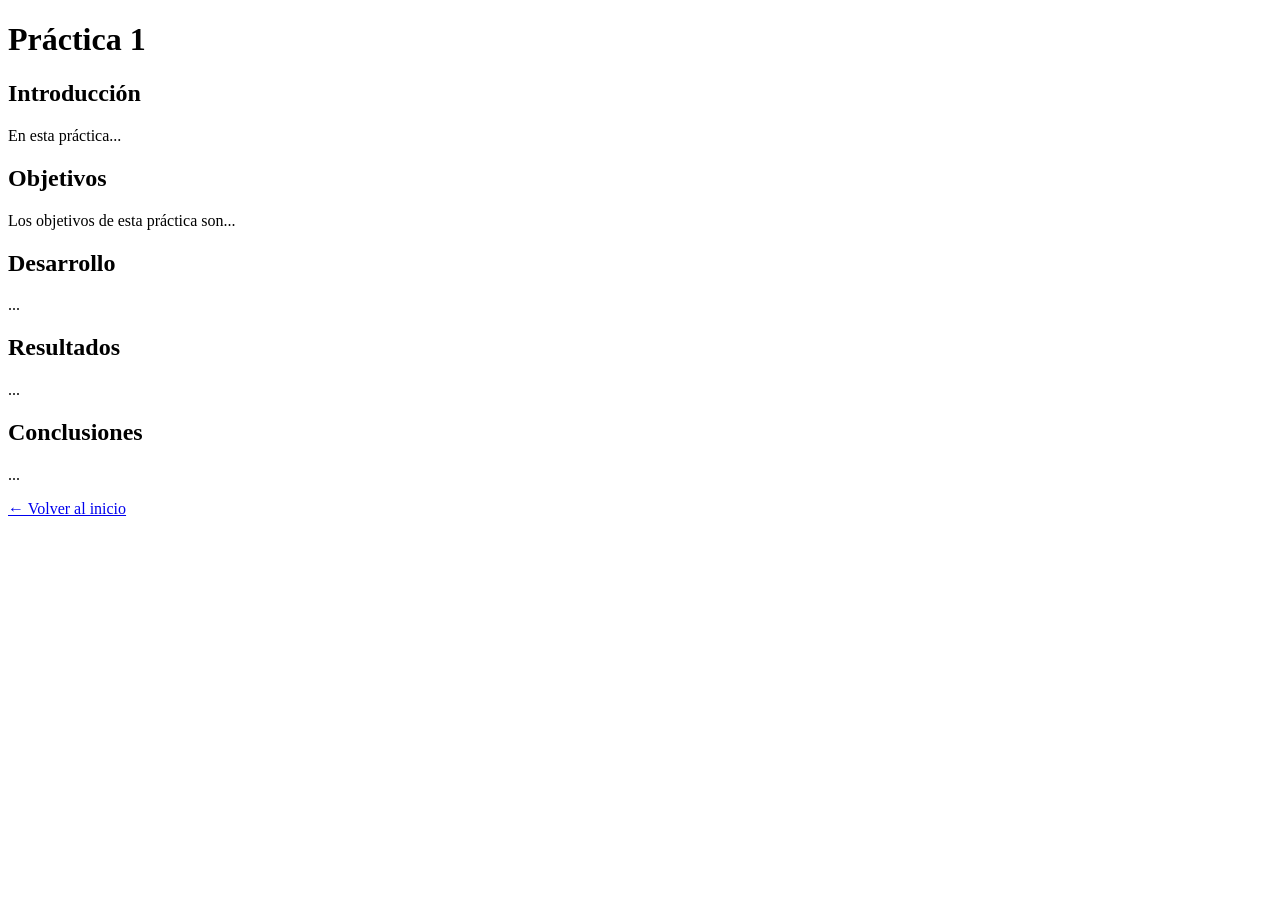
==== p1/index.html @ 8d5ec306 "Trying out example p1 page" ====
<!DOCTYPE html>
<html lang="es">

<head>
    <meta charset="UTF-8">
    <title>Práctica 1 - Robótica de Servicio</title>
</head>

<body>

    <h1>Práctica 1</h1>

    <h2>Introducción</h2>

    <p>
        En esta práctica...
    </p>

    <h2>Objetivos</h2>

    <p>
        Los objetivos de esta práctica son...
    </p>

    <h2>Desarrollo</h2>

    <p>
        ...
    </p>

    <h2>Resultados</h2>

    <p>
        ...
    </p>

    <h2>Conclusiones</h2>

    <p>
        ...
    </p>

    <a href="../">← Volver al inicio</a>

</body>

</html>
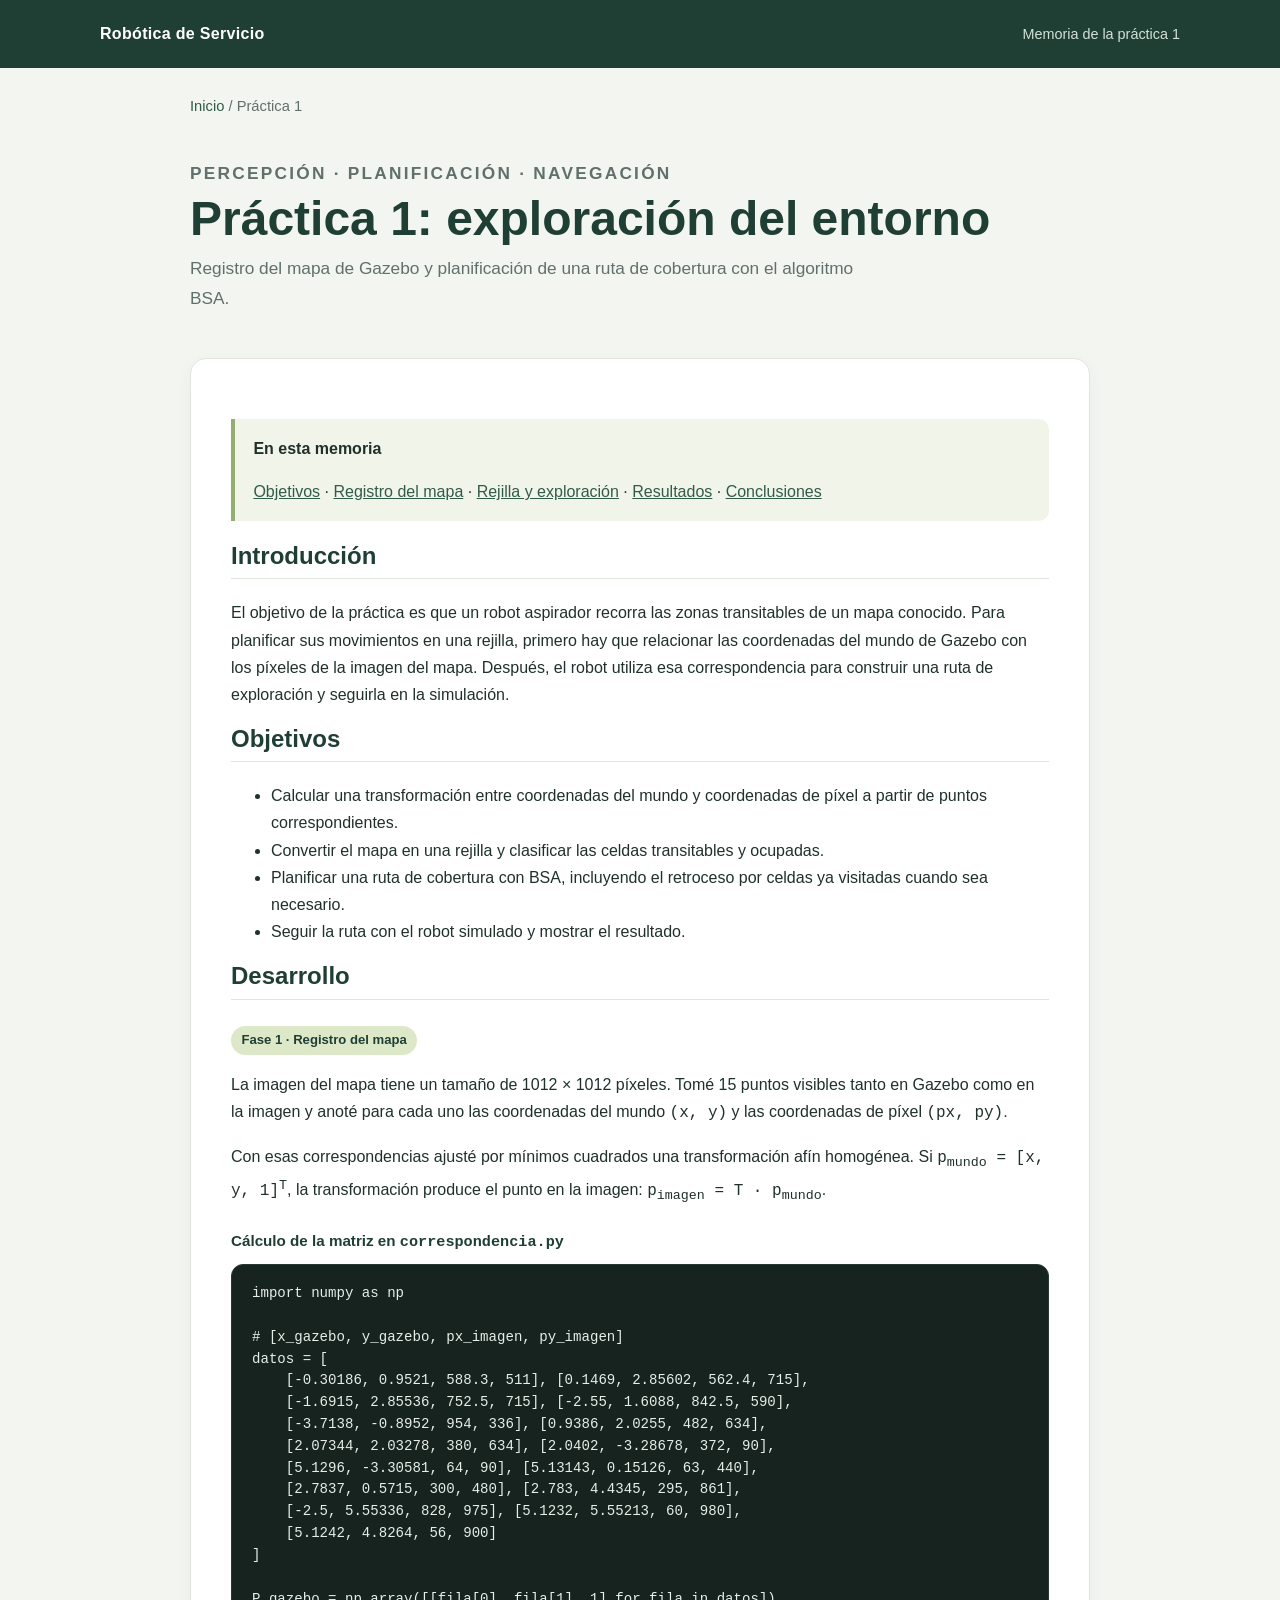
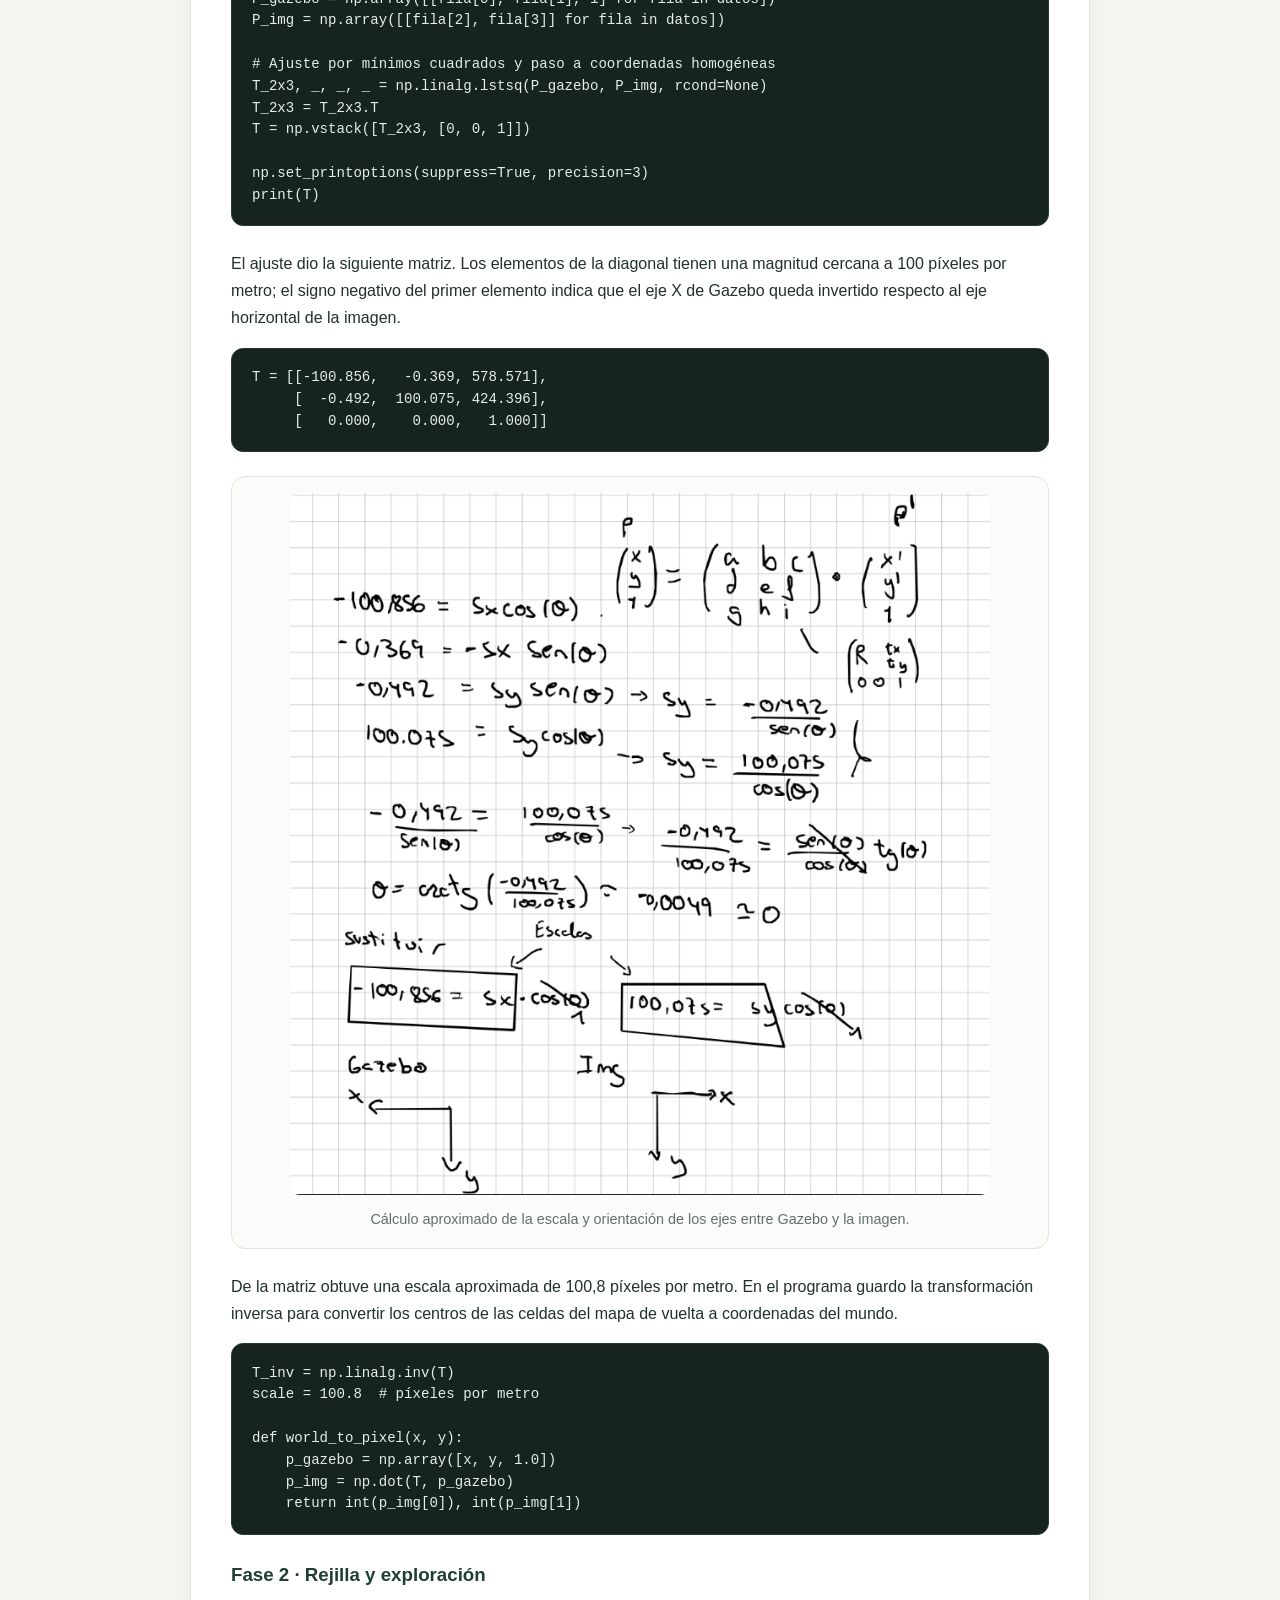
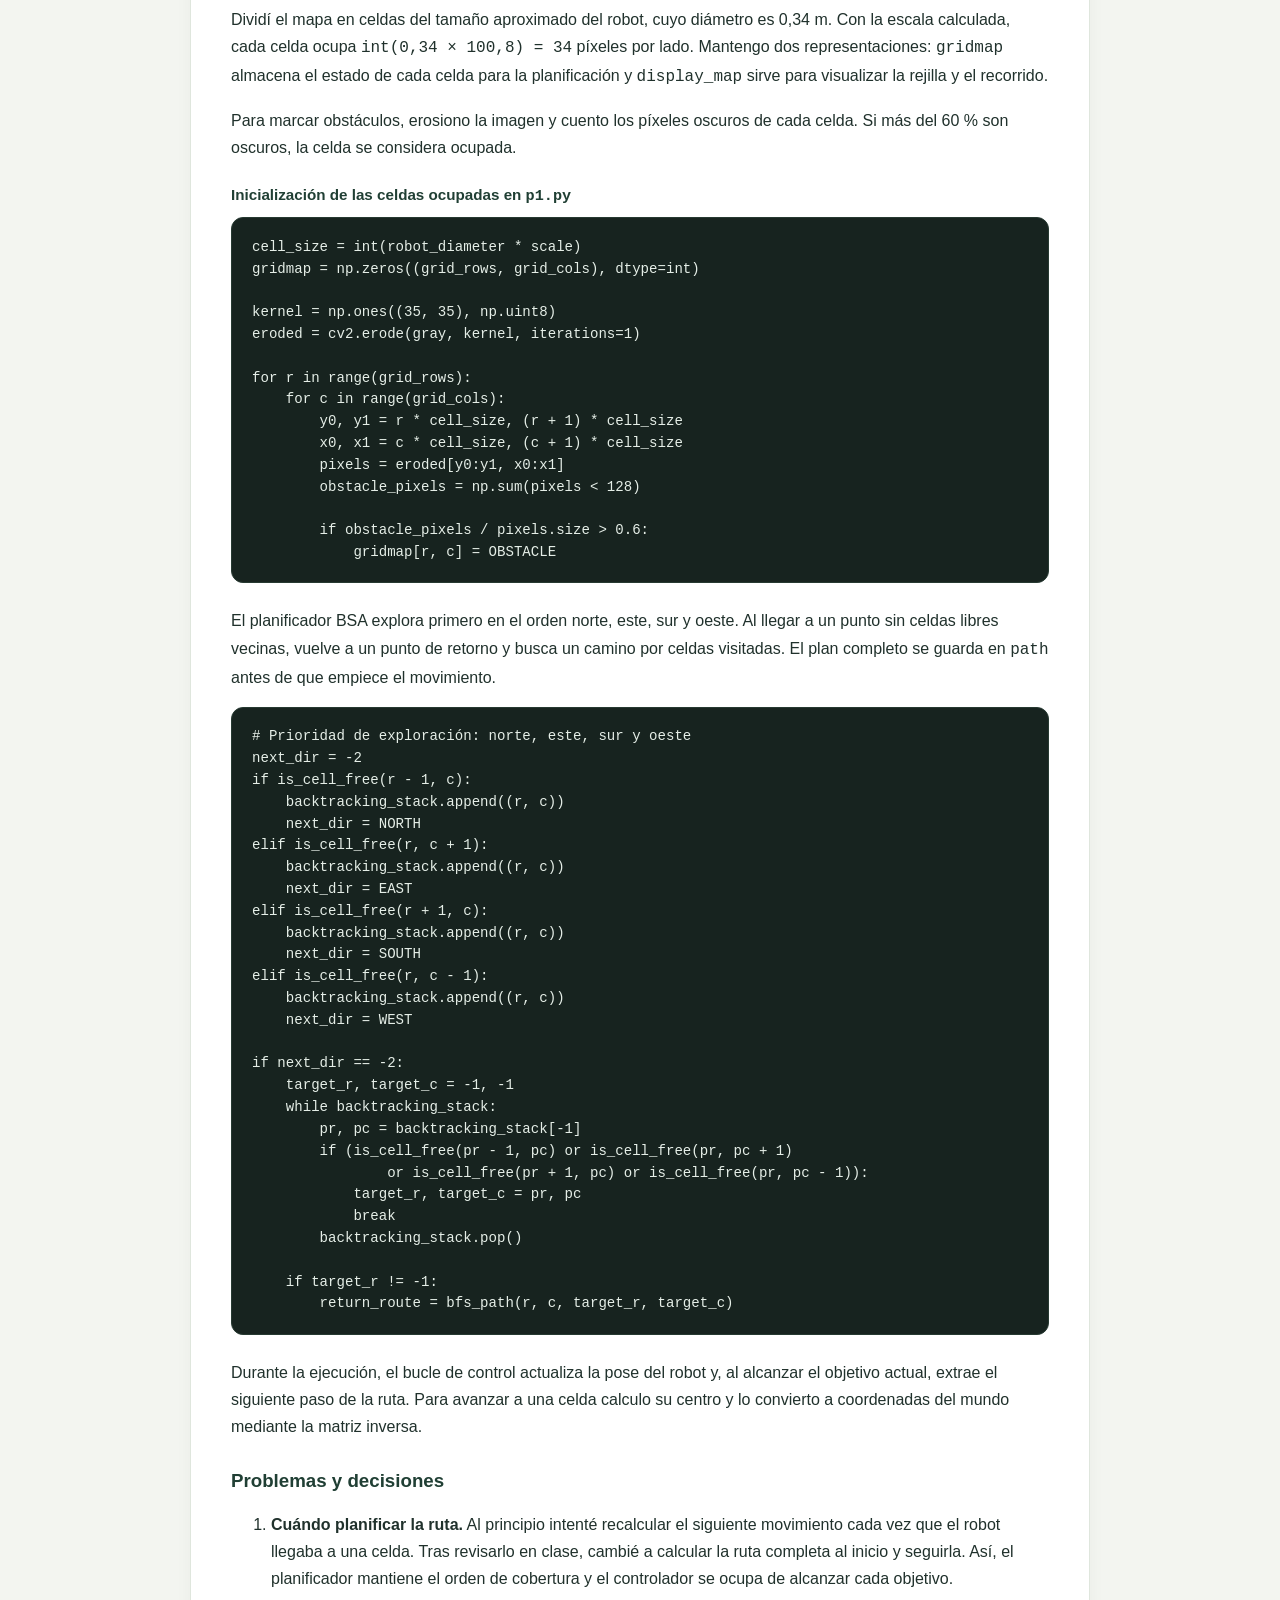
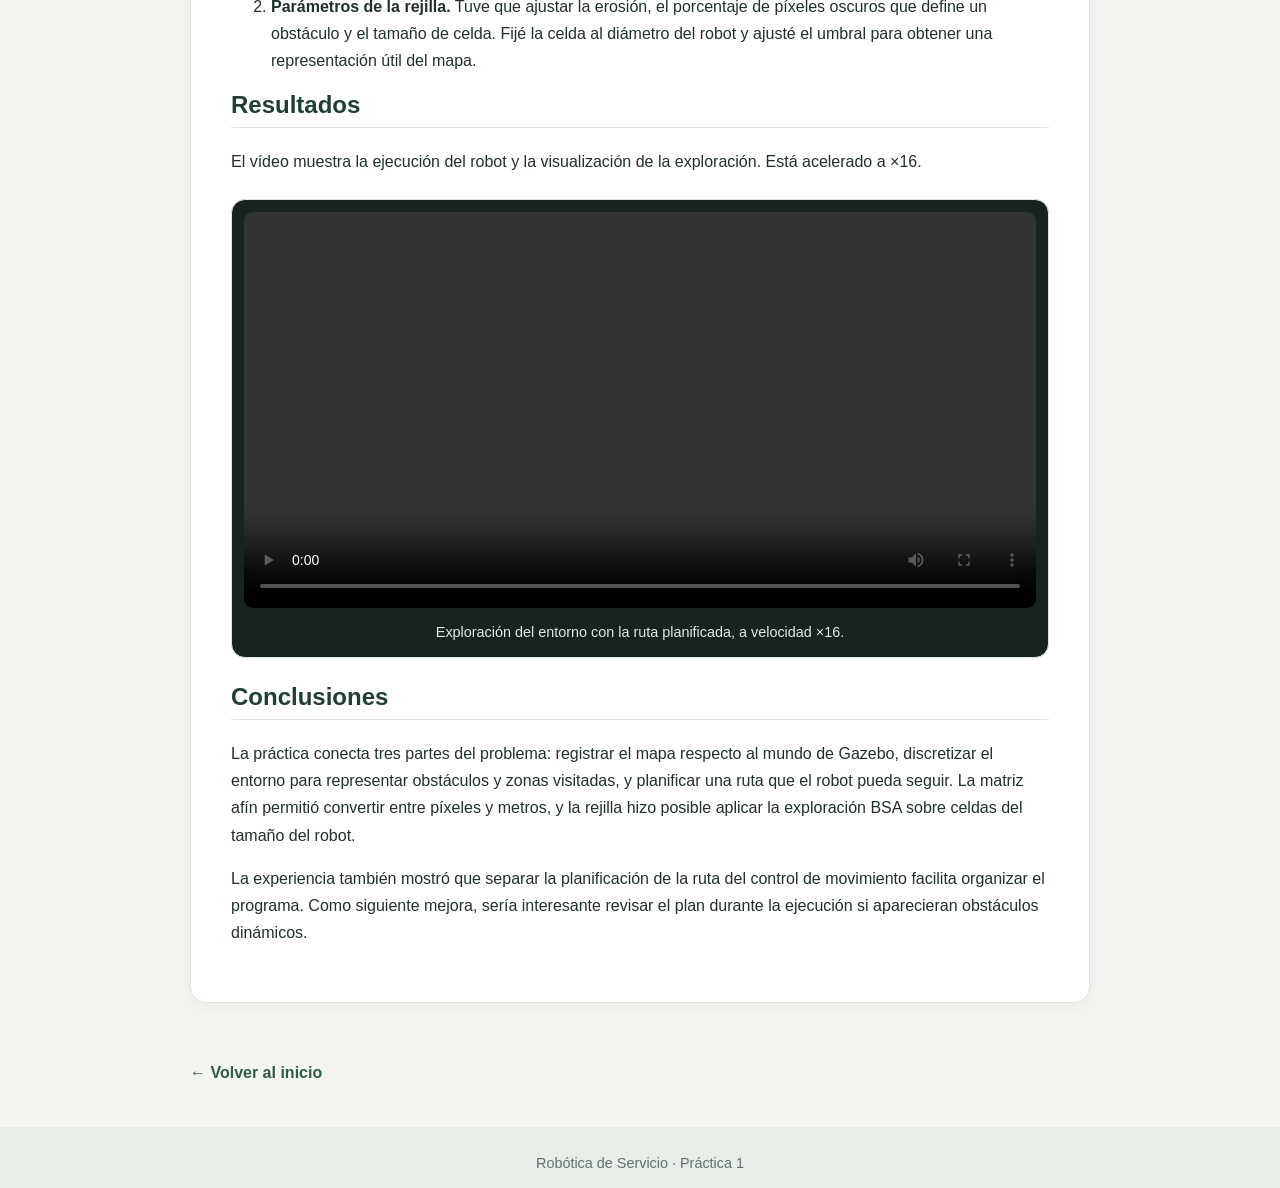
==== commit 6cc653ff: "made page more profesional and added part of the missing content and the video" ====
--- a/p1/index.html
+++ b/p1/index.html
@@ -3,45 +3,189 @@
 
 <head>
     <meta charset="UTF-8">
-    <title>Práctica 1 - Robótica de Servicio</title>
+    <meta name="viewport" content="width=device-width, initial-scale=1">
+    <meta name="description" content="Memoria de la práctica 1 de Robótica de Servicio: registro del mapa y exploración con BSA.">
+    <title>Práctica 1 | Robótica de Servicio</title>
+    <link rel="stylesheet" href="../style.css">
 </head>
 
 <body>
+    <header class="site-header">
+        <nav class="site-nav" aria-label="Navegación principal">
+            <a class="site-brand" href="../">Robótica de Servicio</a>
+            <span class="nav-note">Memoria de la práctica 1</span>
+        </nav>
+    </header>
 
-    <h1>Práctica 1</h1>
+    <main class="container">
+        <p class="breadcrumb"><a href="../">Inicio</a> / Práctica 1</p>
 
-    <h2>Introducción</h2>
+        <header class="page-hero">
+            <p class="eyebrow">Percepción · planificación · navegación</p>
+            <h1>Práctica 1: exploración del entorno</h1>
+            <p>Registro del mapa de Gazebo y planificación de una ruta de cobertura con el algoritmo BSA.</p>
+        </header>
 
-    <p>
-        En esta práctica...
-    </p>
+        <article class="content-card">
+            <nav class="callout" aria-label="Contenido de la memoria">
+                <strong>En esta memoria</strong>
+                <p><a href="#objetivos">Objetivos</a> · <a href="#registro">Registro del mapa</a> · <a href="#exploracion">Rejilla y exploración</a> · <a href="#resultados">Resultados</a> · <a href="#conclusiones">Conclusiones</a></p>
+            </nav>
 
-    <h2>Objetivos</h2>
+            <section aria-labelledby="introduccion">
+                <h2 id="introduccion">Introducción</h2>
+                <p>El objetivo de la práctica es que un robot aspirador recorra las zonas transitables de un mapa conocido. Para planificar sus movimientos en una rejilla, primero hay que relacionar las coordenadas del mundo de Gazebo con los píxeles de la imagen del mapa. Después, el robot utiliza esa correspondencia para construir una ruta de exploración y seguirla en la simulación.</p>
+            </section>
 
-    <p>
-        Los objetivos de esta práctica son...
-    </p>
+            <section id="objetivos" aria-labelledby="titulo-objetivos">
+                <h2 id="titulo-objetivos">Objetivos</h2>
+                <ul>
+                    <li>Calcular una transformación entre coordenadas del mundo y coordenadas de píxel a partir de puntos correspondientes.</li>
+                    <li>Convertir el mapa en una rejilla y clasificar las celdas transitables y ocupadas.</li>
+                    <li>Planificar una ruta de cobertura con BSA, incluyendo el retroceso por celdas ya visitadas cuando sea necesario.</li>
+                    <li>Seguir la ruta con el robot simulado y mostrar el resultado.</li>
+                </ul>
+            </section>
 
-    <h2>Desarrollo</h2>
+            <section id="registro" aria-labelledby="titulo-registro">
+                <h2 id="titulo-registro">Desarrollo</h2>
+                <p class="phase-label">Fase 1 · Registro del mapa</p>
+                <p>La imagen del mapa tiene un tamaño de 1012 × 1012 píxeles. Tomé 15 puntos visibles tanto en Gazebo como en la imagen y anoté para cada uno las coordenadas del mundo <code>(x, y)</code> y las coordenadas de píxel <code>(px, py)</code>.</p>
 
-    <p>
-        ...
-    </p>
+                <p>Con esas correspondencias ajusté por mínimos cuadrados una transformación afín homogénea. Si <code>p<sub>mundo</sub> = [x, y, 1]<sup>T</sup></code>, la transformación produce el punto en la imagen: <code>p<sub>imagen</sub> = T · p<sub>mundo</sub></code>.</p>
 
-    <h2>Resultados</h2>
+                <p class="code-caption">Cálculo de la matriz en <code>correspondencia.py</code></p>
+                <pre><code>import numpy as np
 
-    <p>
-        ...
-    </p>
+# [x_gazebo, y_gazebo, px_imagen, py_imagen]
+datos = [
+    [-0.30186, 0.9521, 588.3, 511], [0.1469, 2.85602, 562.4, 715],
+    [-1.6915, 2.85536, 752.5, 715], [-2.55, 1.6088, 842.5, 590],
+    [-3.7138, -0.8952, 954, 336], [0.9386, 2.0255, 482, 634],
+    [2.07344, 2.03278, 380, 634], [2.0402, -3.28678, 372, 90],
+    [5.1296, -3.30581, 64, 90], [5.13143, 0.15126, 63, 440],
+    [2.7837, 0.5715, 300, 480], [2.783, 4.4345, 295, 861],
+    [-2.5, 5.55336, 828, 975], [5.1232, 5.55213, 60, 980],
+    [5.1242, 4.8264, 56, 900]
+]
 
-    <h2>Conclusiones</h2>
+P_gazebo = np.array([[fila[0], fila[1], 1] for fila in datos])
+P_img = np.array([[fila[2], fila[3]] for fila in datos])
 
-    <p>
-        ...
-    </p>
+# Ajuste por mínimos cuadrados y paso a coordenadas homogéneas
+T_2x3, _, _, _ = np.linalg.lstsq(P_gazebo, P_img, rcond=None)
+T_2x3 = T_2x3.T
+T = np.vstack([T_2x3, [0, 0, 1]])
 
-    <a href="../">← Volver al inicio</a>
+np.set_printoptions(suppress=True, precision=3)
+print(T)</code></pre>
 
+                <p>El ajuste dio la siguiente matriz. Los elementos de la diagonal tienen una magnitud cercana a 100 píxeles por metro; el signo negativo del primer elemento indica que el eje X de Gazebo queda invertido respecto al eje horizontal de la imagen.</p>
+
+                <pre><code>T = [[-100.856,   -0.369, 578.571],
+     [  -0.492,  100.075, 424.396],
+     [   0.000,    0.000,   1.000]]</code></pre>
+
+                <figure class="figure-card">
+                    <img src="resources/calculo_escala.png" alt="Apuntes del cálculo de la escala y la orientación a partir de la matriz de transformación">
+                    <figcaption>Cálculo aproximado de la escala y orientación de los ejes entre Gazebo y la imagen.</figcaption>
+                </figure>
+
+                <p>De la matriz obtuve una escala aproximada de 100,8 píxeles por metro. En el programa guardo la transformación inversa para convertir los centros de las celdas del mapa de vuelta a coordenadas del mundo.</p>
+                <pre><code>T_inv = np.linalg.inv(T)
+scale = 100.8  # píxeles por metro
+
+def world_to_pixel(x, y):
+    p_gazebo = np.array([x, y, 1.0])
+    p_img = np.dot(T, p_gazebo)
+    return int(p_img[0]), int(p_img[1])</code></pre>
+            </section>
+
+            <section id="exploracion" aria-labelledby="titulo-exploracion">
+                <h3 id="titulo-exploracion">Fase 2 · Rejilla y exploración</h3>
+                <p>Dividí el mapa en celdas del tamaño aproximado del robot, cuyo diámetro es 0,34 m. Con la escala calculada, cada celda ocupa <code>int(0,34 × 100,8) = 34</code> píxeles por lado. Mantengo dos representaciones: <code>gridmap</code> almacena el estado de cada celda para la planificación y <code>display_map</code> sirve para visualizar la rejilla y el recorrido.</p>
+
+                <p>Para marcar obstáculos, erosiono la imagen y cuento los píxeles oscuros de cada celda. Si más del 60 % son oscuros, la celda se considera ocupada.</p>
+                <p class="code-caption">Inicialización de las celdas ocupadas en <code>p1.py</code></p>
+                <pre><code>cell_size = int(robot_diameter * scale)
+gridmap = np.zeros((grid_rows, grid_cols), dtype=int)
+
+kernel = np.ones((35, 35), np.uint8)
+eroded = cv2.erode(gray, kernel, iterations=1)
+
+for r in range(grid_rows):
+    for c in range(grid_cols):
+        y0, y1 = r * cell_size, (r + 1) * cell_size
+        x0, x1 = c * cell_size, (c + 1) * cell_size
+        pixels = eroded[y0:y1, x0:x1]
+        obstacle_pixels = np.sum(pixels &lt; 128)
+
+        if obstacle_pixels / pixels.size &gt; 0.6:
+            gridmap[r, c] = OBSTACLE</code></pre>
+
+                <p>El planificador BSA explora primero en el orden norte, este, sur y oeste. Al llegar a un punto sin celdas libres vecinas, vuelve a un punto de retorno y busca un camino por celdas visitadas. El plan completo se guarda en <code>path</code> antes de que empiece el movimiento.</p>
+                <pre><code># Prioridad de exploración: norte, este, sur y oeste
+next_dir = -2
+if is_cell_free(r - 1, c):
+    backtracking_stack.append((r, c))
+    next_dir = NORTH
+elif is_cell_free(r, c + 1):
+    backtracking_stack.append((r, c))
+    next_dir = EAST
+elif is_cell_free(r + 1, c):
+    backtracking_stack.append((r, c))
+    next_dir = SOUTH
+elif is_cell_free(r, c - 1):
+    backtracking_stack.append((r, c))
+    next_dir = WEST
+
+if next_dir == -2:
+    target_r, target_c = -1, -1
+    while backtracking_stack:
+        pr, pc = backtracking_stack[-1]
+        if (is_cell_free(pr - 1, pc) or is_cell_free(pr, pc + 1)
+                or is_cell_free(pr + 1, pc) or is_cell_free(pr, pc - 1)):
+            target_r, target_c = pr, pc
+            break
+        backtracking_stack.pop()
+
+    if target_r != -1:
+        return_route = bfs_path(r, c, target_r, target_c)</code></pre>
+
+                <p>Durante la ejecución, el bucle de control actualiza la pose del robot y, al alcanzar el objetivo actual, extrae el siguiente paso de la ruta. Para avanzar a una celda calculo su centro y lo convierto a coordenadas del mundo mediante la matriz inversa.</p>
+            </section>
+
+            <section aria-labelledby="problemas">
+                <h3 id="problemas">Problemas y decisiones</h3>
+                <ol>
+                    <li><strong>Cuándo planificar la ruta.</strong> Al principio intenté recalcular el siguiente movimiento cada vez que el robot llegaba a una celda. Tras revisarlo en clase, cambié a calcular la ruta completa al inicio y seguirla. Así, el planificador mantiene el orden de cobertura y el controlador se ocupa de alcanzar cada objetivo.</li>
+                    <li><strong>Parámetros de la rejilla.</strong> Tuve que ajustar la erosión, el porcentaje de píxeles oscuros que define un obstáculo y el tamaño de celda. Fijé la celda al diámetro del robot y ajusté el umbral para obtener una representación útil del mapa.</li>
+                </ol>
+            </section>
+
+            <section id="resultados" aria-labelledby="titulo-resultados">
+                <h2 id="titulo-resultados">Resultados</h2>
+                <p>El vídeo muestra la ejecución del robot y la visualización de la exploración. Está acelerado a ×16.</p>
+                <figure class="figure-card video-card">
+                    <video controls preload="metadata" playsinline>
+                        <source src="resources/rob_servicio_p1_justodariovalverde.mp4" type="video/mp4">
+                        Tu navegador no puede reproducir este vídeo. Puedes abrir el archivo <a href="resources/rob_servicio_p1_justodariovalverde.mp4">aquí</a>.
+                    </video>
+                    <figcaption>Exploración del entorno con la ruta planificada, a velocidad ×16.</figcaption>
+                </figure>
+            </section>
+
+            <section id="conclusiones" aria-labelledby="titulo-conclusiones">
+                <h2 id="titulo-conclusiones">Conclusiones</h2>
+                <p>La práctica conecta tres partes del problema: registrar el mapa respecto al mundo de Gazebo, discretizar el entorno para representar obstáculos y zonas visitadas, y planificar una ruta que el robot pueda seguir. La matriz afín permitió convertir entre píxeles y metros, y la rejilla hizo posible aplicar la exploración BSA sobre celdas del tamaño del robot.</p>
+                <p>La experiencia también mostró que separar la planificación de la ruta del control de movimiento facilita organizar el programa. Como siguiente mejora, sería interesante revisar el plan durante la ejecución si aparecieran obstáculos dinámicos.</p>
+            </section>
+        </article>
+
+        <a class="back-link" href="../">← Volver al inicio</a>
+    </main>
+
+    <footer class="site-footer">Robótica de Servicio · Práctica 1</footer>
 </body>
 
 </html>
--- a/style.css
+++ b/style.css
@@ -0,0 +1,376 @@
+:root {
+    color-scheme: light;
+    --ink: #20312c;
+    --muted: #61706a;
+    --paper: #ffffff;
+    --canvas: #f3f5f0;
+    --green: #315b49;
+    --green-dark: #203f34;
+    --lime: #dce8c7;
+    --line: #dfe6dd;
+    --code: #17231f;
+    --accent: #e8b95b;
+}
+
+* {
+    box-sizing: border-box;
+}
+
+html {
+    scroll-behavior: smooth;
+}
+
+body {
+    margin: 0;
+    background: var(--canvas);
+    color: var(--ink);
+    font-family: "Segoe UI", Roboto, Arial, sans-serif;
+    font-size: 1rem;
+    line-height: 1.7;
+}
+
+a {
+    color: var(--green);
+}
+
+a:hover {
+    color: var(--green-dark);
+}
+
+.site-header {
+    background: var(--green-dark);
+    color: #fff;
+}
+
+.site-nav {
+    width: min(1080px, calc(100% - 2.5rem));
+    min-height: 68px;
+    margin: 0 auto;
+    display: flex;
+    align-items: center;
+    justify-content: space-between;
+    gap: 1rem;
+}
+
+.site-nav a {
+    color: #fff;
+    text-decoration: none;
+}
+
+.site-brand {
+    font-weight: 750;
+    letter-spacing: 0.02em;
+}
+
+.nav-note {
+    color: #d3e0d8;
+    font-size: 0.9rem;
+}
+
+.container {
+    width: min(900px, calc(100% - 2.5rem));
+    margin: 0 auto;
+}
+
+.home-container {
+    width: min(1080px, calc(100% - 2.5rem));
+}
+
+.hero {
+    margin: 2.5rem 0 1.5rem;
+    padding: clamp(1.7rem, 5vw, 3.5rem);
+    border-radius: 22px;
+    background: var(--green);
+    color: #fff;
+    box-shadow: 0 14px 34px #203f341c;
+}
+
+.hero h1 {
+    max-width: 760px;
+    margin: 0.25rem 0 0.75rem;
+    font-size: clamp(2.2rem, 6vw, 3.7rem);
+    line-height: 1.08;
+}
+
+.hero p {
+    max-width: 680px;
+    margin: 0;
+    color: #e1ebe4;
+    font-size: 1.1rem;
+}
+
+.eyebrow {
+    margin: 0;
+    color: var(--accent);
+    font-size: 0.78rem;
+    font-weight: 800;
+    letter-spacing: 0.13em;
+    text-transform: uppercase;
+}
+
+.content-card,
+.practice-card,
+.media-card {
+    border: 1px solid var(--line);
+    border-radius: 16px;
+    background: var(--paper);
+    box-shadow: 0 5px 18px #203f340a;
+}
+
+.content-card {
+    margin: 1.5rem 0 3rem;
+    padding: clamp(1.25rem, 4vw, 2.5rem);
+}
+
+.content-card h2,
+.content-card h3 {
+    color: var(--green-dark);
+    line-height: 1.25;
+}
+
+.content-card h2 {
+    margin-top: 2.2rem;
+    padding-bottom: 0.45rem;
+    border-bottom: 1px solid var(--line);
+}
+
+.content-card h2:first-child {
+    margin-top: 0;
+}
+
+.content-card h3 {
+    margin-top: 1.8rem;
+}
+
+.practice-list {
+    display: grid;
+    grid-template-columns: repeat(auto-fit, minmax(220px, 1fr));
+    gap: 1rem;
+    margin: 1.25rem 0 0;
+    padding: 0;
+    list-style: none;
+}
+
+.practice-card {
+    display: block;
+    height: 100%;
+    padding: 1.25rem;
+    color: var(--ink);
+    text-decoration: none;
+    transition: transform 160ms ease, border-color 160ms ease, box-shadow 160ms ease;
+}
+
+.practice-card[href]:hover {
+    transform: translateY(-3px);
+    border-color: #a9c3ae;
+    box-shadow: 0 10px 24px #203f3415;
+}
+
+.practice-card--pending {
+    color: var(--muted);
+}
+
+.practice-number {
+    display: inline-grid;
+    width: 2.4rem;
+    height: 2.4rem;
+    place-items: center;
+    border-radius: 50%;
+    background: var(--lime);
+    color: var(--green-dark);
+    font-weight: 800;
+}
+
+.practice-card h3 {
+    margin: 0.85rem 0 0.25rem;
+}
+
+.practice-card p {
+    margin: 0;
+    color: var(--muted);
+    font-size: 0.95rem;
+}
+
+.breadcrumb {
+    margin: 1.6rem 0 0;
+    color: var(--muted);
+    font-size: 0.92rem;
+}
+
+.breadcrumb a {
+    text-decoration: none;
+}
+
+.page-hero {
+    margin-top: 1rem;
+    padding: 1.5rem 0 1.3rem;
+}
+
+.page-hero h1 {
+    margin: 0.2rem 0 0.5rem;
+    color: var(--green-dark);
+    font-size: clamp(2.1rem, 5vw, 3rem);
+    line-height: 1.15;
+}
+
+.page-hero p {
+    max-width: 700px;
+    margin: 0;
+    color: var(--muted);
+    font-size: 1.08rem;
+}
+
+.phase-label {
+    display: inline-block;
+    margin: 0.4rem 0 0;
+    padding: 0.2rem 0.65rem;
+    border-radius: 999px;
+    background: var(--lime);
+    color: var(--green-dark);
+    font-size: 0.82rem;
+    font-weight: 700;
+}
+
+.callout {
+    margin: 1.25rem 0;
+    padding: 1rem 1.15rem;
+    border-left: 4px solid #94ad72;
+    border-radius: 0 10px 10px 0;
+    background: #f1f5e9;
+}
+
+.callout p:last-child {
+    margin-bottom: 0;
+}
+
+.figure-card {
+    margin: 1.5rem 0;
+    padding: 1rem;
+    border: 1px solid var(--line);
+    border-radius: 14px;
+    background: #fbfcfa;
+}
+
+.figure-card img,
+.figure-card video {
+    display: block;
+    width: 100%;
+    height: auto;
+    border-radius: 9px;
+}
+
+.figure-card img {
+    max-width: 700px;
+    margin: 0 auto;
+}
+
+figcaption {
+    margin-top: 0.75rem;
+    color: var(--muted);
+    font-size: 0.9rem;
+    text-align: center;
+}
+
+.code-caption {
+    margin: 1.25rem 0 0.5rem;
+    color: var(--green-dark);
+    font-size: 0.95rem;
+    font-weight: 750;
+}
+
+pre {
+    overflow-x: auto;
+    margin: 0.5rem 0 1.5rem;
+    padding: 1.15rem 1.25rem;
+    border: 1px solid #273a32;
+    border-radius: 12px;
+    background: var(--code);
+    color: #e5eee7;
+    font-size: 0.88rem;
+    line-height: 1.55;
+    tab-size: 4;
+}
+
+pre code {
+    font-family: "Cascadia Code", "SFMono-Regular", Consolas, monospace;
+}
+
+.result-table {
+    width: 100%;
+    margin: 1rem 0;
+    border-collapse: collapse;
+}
+
+.result-table th,
+.result-table td {
+    padding: 0.7rem;
+    border-bottom: 1px solid var(--line);
+    text-align: left;
+}
+
+.result-table th {
+    color: var(--green-dark);
+}
+
+.video-card {
+    padding: 0.75rem;
+    background: #17231f;
+}
+
+.video-card figcaption {
+    color: #e1ebe4;
+}
+
+.back-link {
+    display: inline-block;
+    margin: 0.5rem 0 2.5rem;
+    font-weight: 700;
+    text-decoration: none;
+}
+
+.site-footer {
+    padding: 1.5rem 1rem;
+    background: #e8ede7;
+    color: var(--muted);
+    font-size: 0.9rem;
+    text-align: center;
+}
+
+@media (max-width: 600px) {
+    .site-nav,
+    .container,
+    .home-container {
+        width: min(100% - 1.5rem, 900px);
+    }
+
+    .nav-note {
+        display: none;
+    }
+
+    .hero {
+        margin-top: 1.25rem;
+        border-radius: 16px;
+    }
+
+    .content-card {
+        border-radius: 13px;
+    }
+
+    .result-table th,
+    .result-table td {
+        padding: 0.55rem 0.35rem;
+        font-size: 0.9rem;
+    }
+}
+
+@media (prefers-reduced-motion: reduce) {
+    html {
+        scroll-behavior: auto;
+    }
+
+    *,
+    *::before,
+    *::after {
+        transition-duration: 0.01ms !important;
+    }
+}
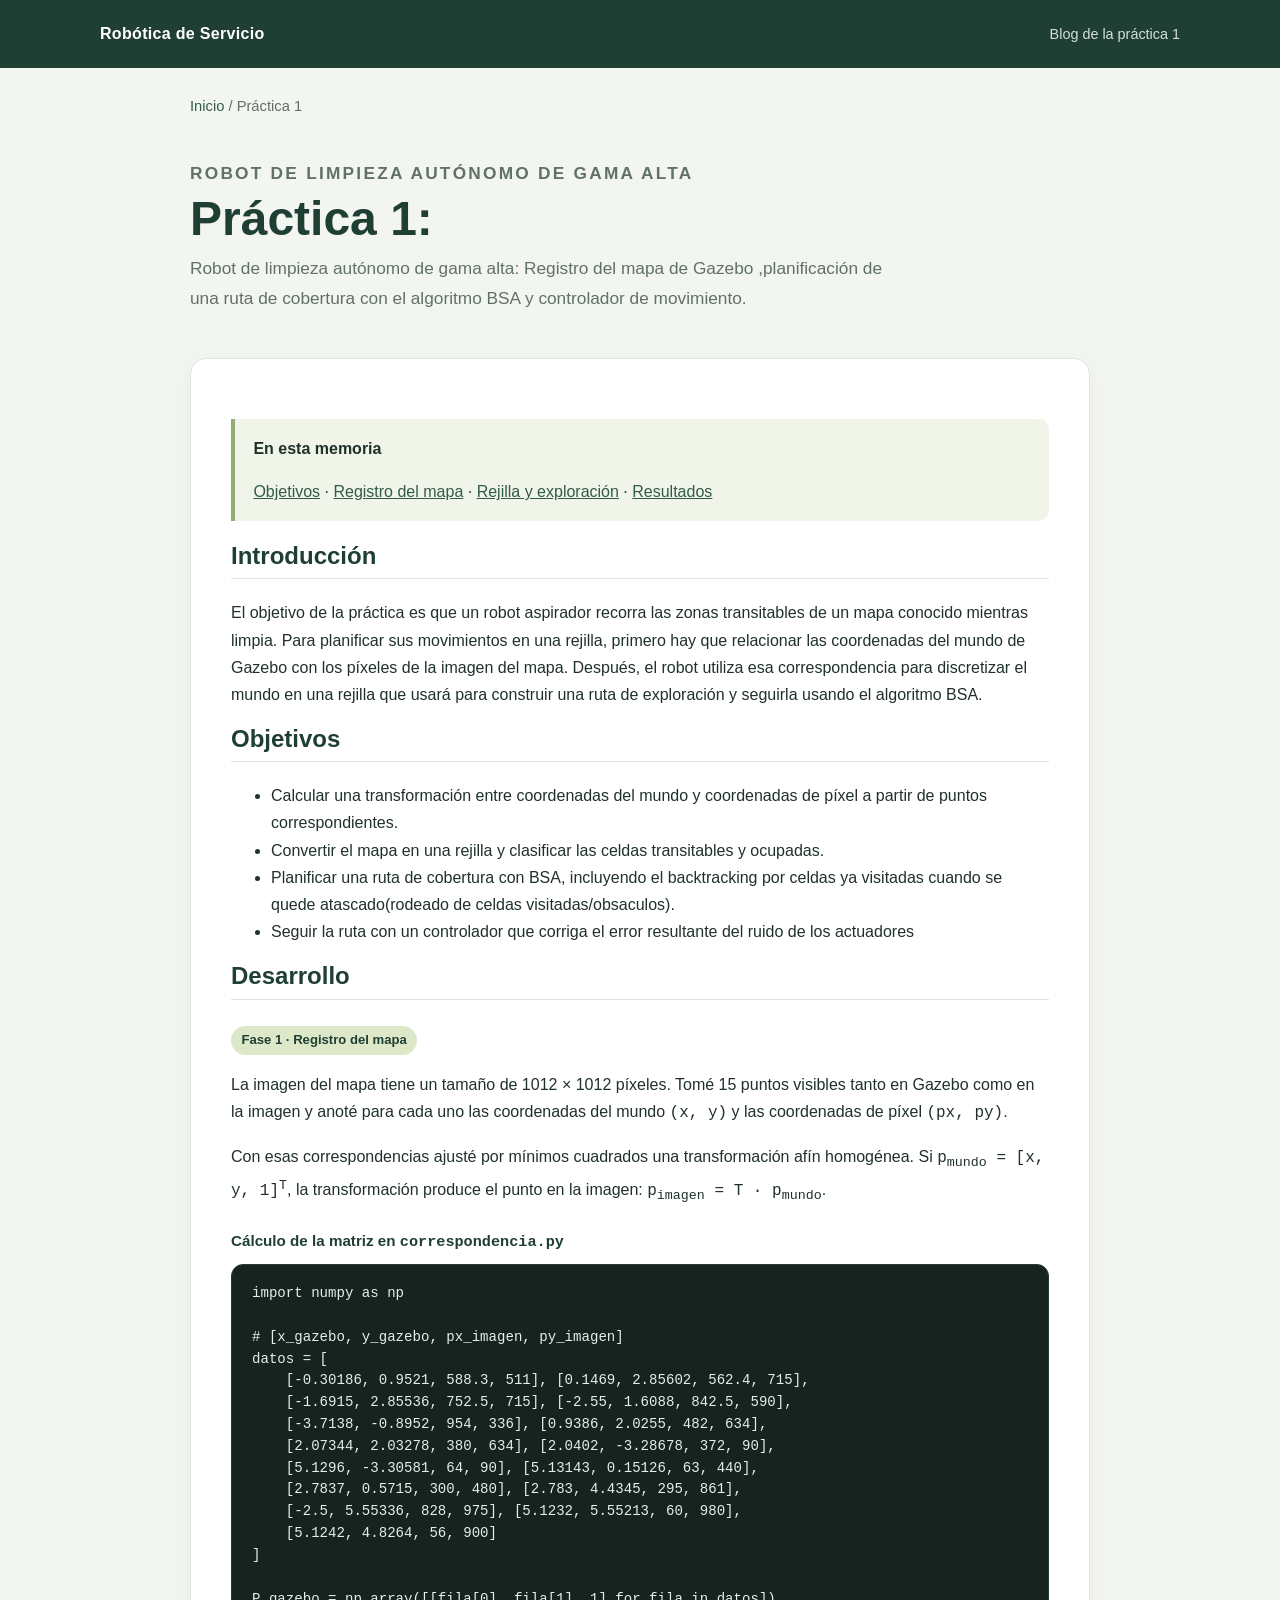
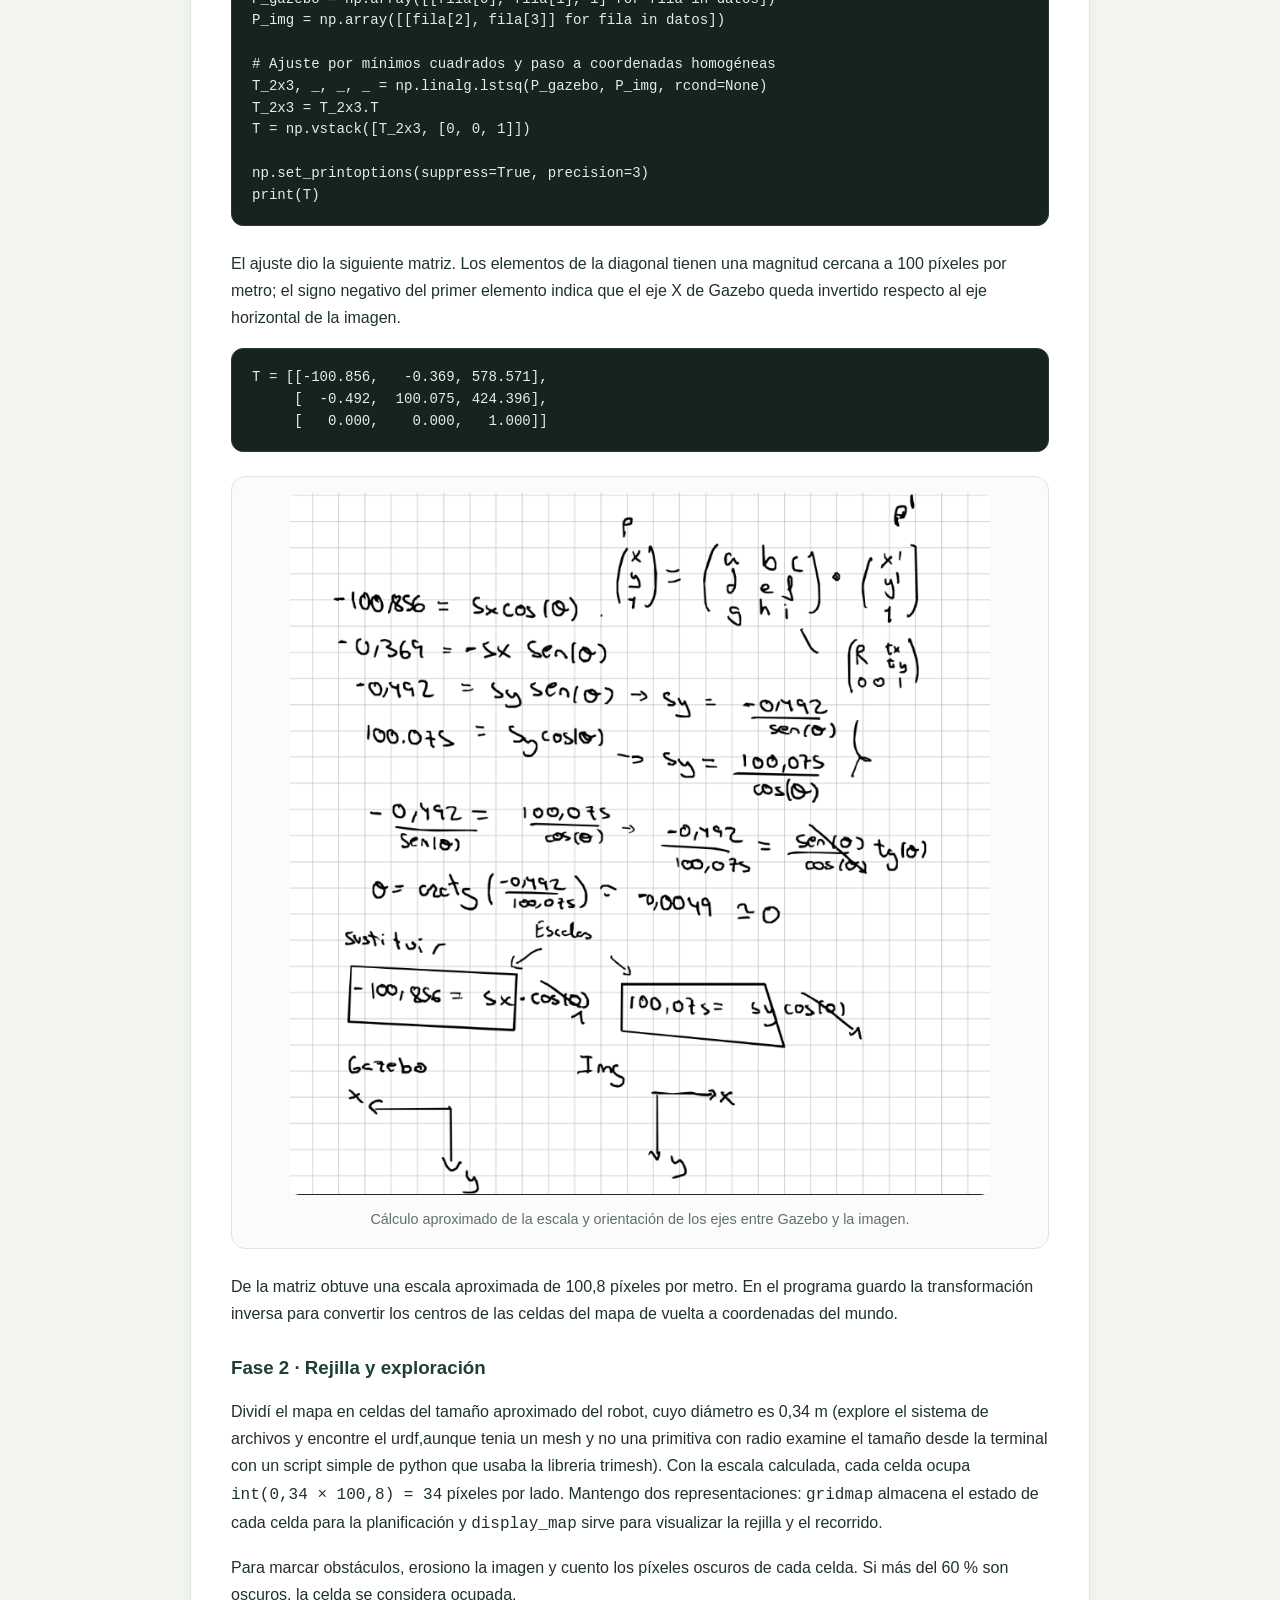
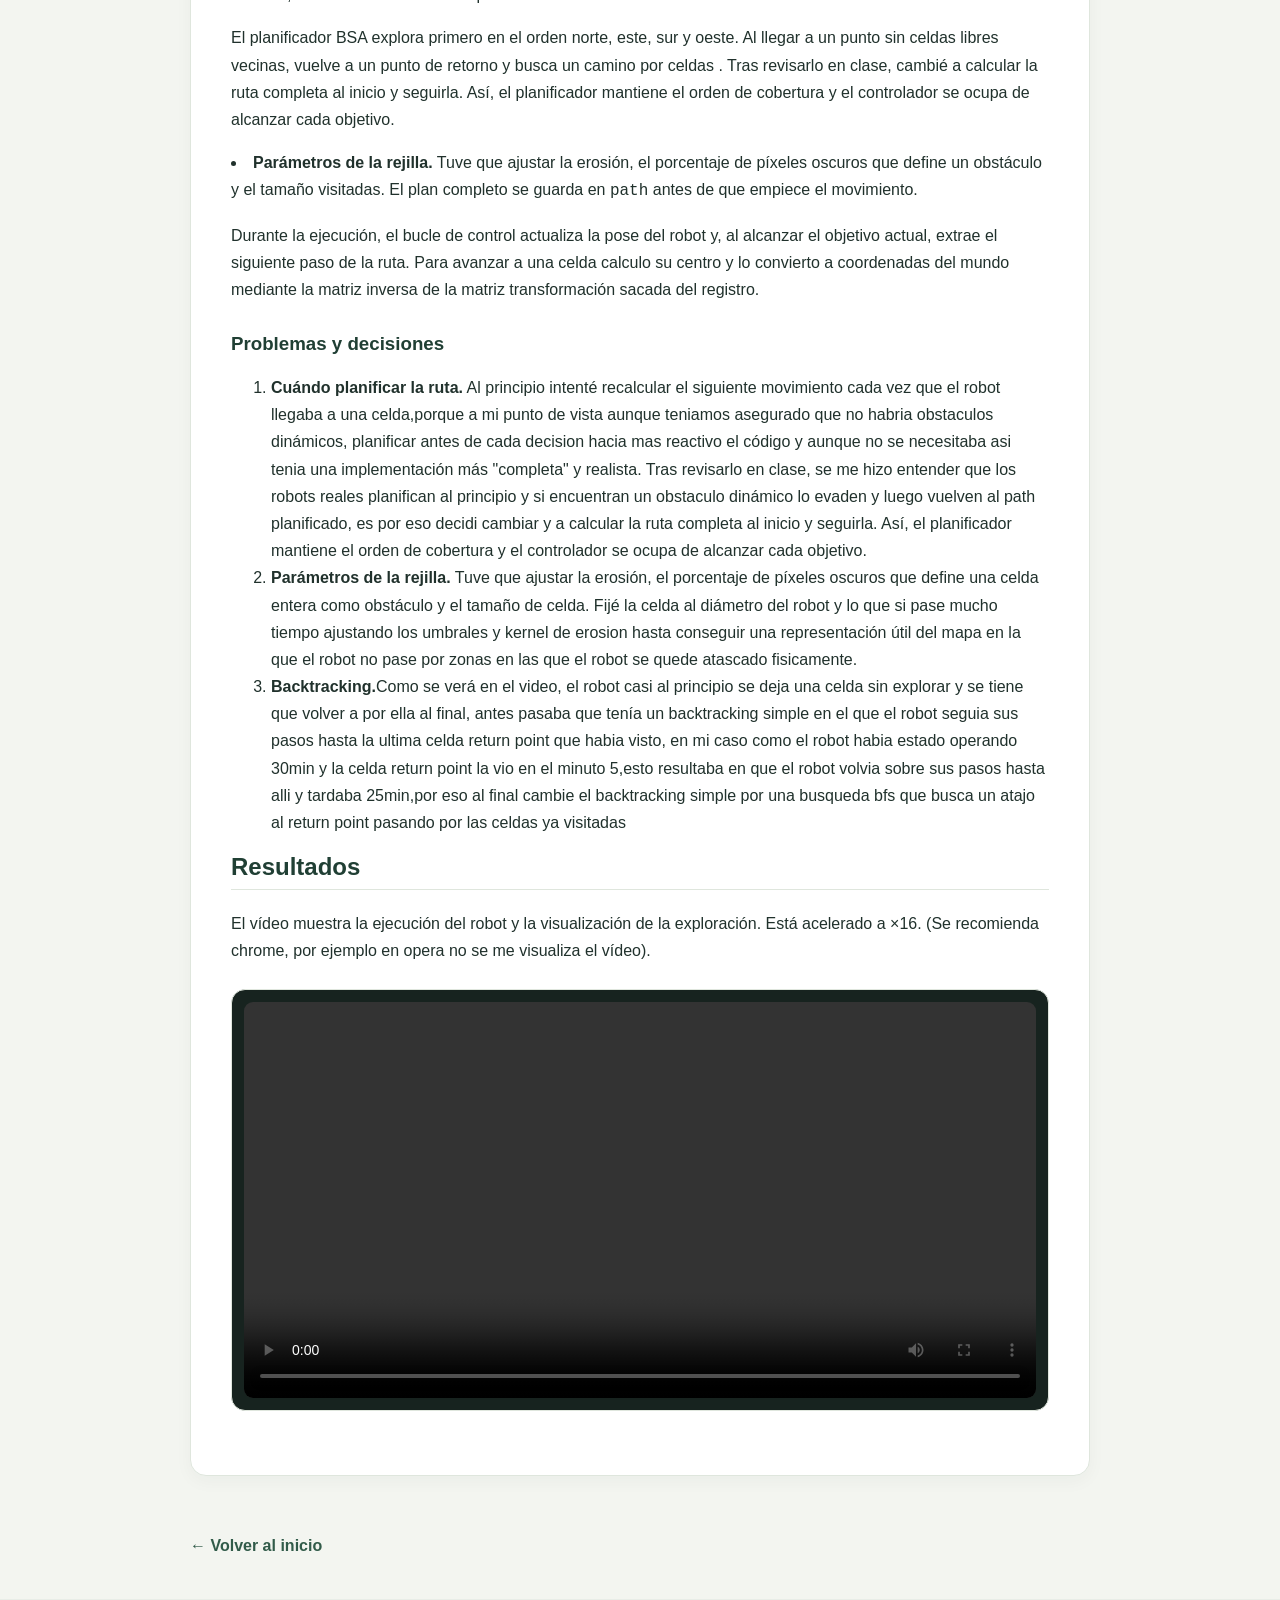
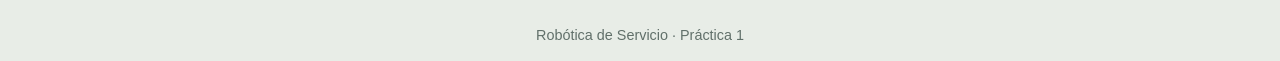
==== commit 72e60fa0: "finished p1" ====
--- a/p1/index.html
+++ b/p1/index.html
@@ -4,7 +4,7 @@
 <head>
     <meta charset="UTF-8">
     <meta name="viewport" content="width=device-width, initial-scale=1">
-    <meta name="description" content="Memoria de la práctica 1 de Robótica de Servicio: registro del mapa y exploración con BSA.">
+    <meta name="description" content="Memoria de la práctica 1 de Robótica de Servicio">
     <title>Práctica 1 | Robótica de Servicio</title>
     <link rel="stylesheet" href="../style.css">
 </head>
@@ -13,7 +13,7 @@
     <header class="site-header">
         <nav class="site-nav" aria-label="Navegación principal">
             <a class="site-brand" href="../">Robótica de Servicio</a>
-            <span class="nav-note">Memoria de la práctica 1</span>
+            <span class="nav-note">Blog de la práctica 1</span>
         </nav>
     </header>
 
@@ -21,20 +21,20 @@
         <p class="breadcrumb"><a href="../">Inicio</a> / Práctica 1</p>
 
         <header class="page-hero">
-            <p class="eyebrow">Percepción · planificación · navegación</p>
-            <h1>Práctica 1: exploración del entorno</h1>
-            <p>Registro del mapa de Gazebo y planificación de una ruta de cobertura con el algoritmo BSA.</p>
+            <p class="eyebrow">Robot de limpieza autónomo de gama alta</p>
+            <h1>Práctica 1:</h1>
+            <p>Robot de limpieza autónomo de gama alta: Registro del mapa de Gazebo ,planificación de una ruta de cobertura con el algoritmo BSA y controlador de movimiento.</p>
         </header>
 
         <article class="content-card">
             <nav class="callout" aria-label="Contenido de la memoria">
                 <strong>En esta memoria</strong>
-                <p><a href="#objetivos">Objetivos</a> · <a href="#registro">Registro del mapa</a> · <a href="#exploracion">Rejilla y exploración</a> · <a href="#resultados">Resultados</a> · <a href="#conclusiones">Conclusiones</a></p>
+                <p><a href="#objetivos">Objetivos</a> · <a href="#registro">Registro del mapa</a> · <a href="#exploracion">Rejilla y exploración</a> · <a href="#resultados">Resultados</a></p>
             </nav>
 
             <section aria-labelledby="introduccion">
                 <h2 id="introduccion">Introducción</h2>
-                <p>El objetivo de la práctica es que un robot aspirador recorra las zonas transitables de un mapa conocido. Para planificar sus movimientos en una rejilla, primero hay que relacionar las coordenadas del mundo de Gazebo con los píxeles de la imagen del mapa. Después, el robot utiliza esa correspondencia para construir una ruta de exploración y seguirla en la simulación.</p>
+                <p>El objetivo de la práctica es que un robot aspirador recorra las zonas transitables de un mapa conocido mientras limpia. Para planificar sus movimientos en una rejilla, primero hay que relacionar las coordenadas del mundo de Gazebo con los píxeles de la imagen del mapa. Después, el robot utiliza esa correspondencia para discretizar el mundo en una rejilla que usará para construir una ruta de exploración y seguirla usando el algoritmo BSA.</p>
             </section>
 
             <section id="objetivos" aria-labelledby="titulo-objetivos">
@@ -42,8 +42,8 @@
                 <ul>
                     <li>Calcular una transformación entre coordenadas del mundo y coordenadas de píxel a partir de puntos correspondientes.</li>
                     <li>Convertir el mapa en una rejilla y clasificar las celdas transitables y ocupadas.</li>
-                    <li>Planificar una ruta de cobertura con BSA, incluyendo el retroceso por celdas ya visitadas cuando sea necesario.</li>
-                    <li>Seguir la ruta con el robot simulado y mostrar el resultado.</li>
+                    <li>Planificar una ruta de cobertura con BSA, incluyendo el backtracking por celdas ya visitadas cuando se quede atascado(rodeado de celdas visitadas/obsaculos).</li>
+                    <li>Seguir la ruta con un controlador que corriga el error resultante del ruido de los actuadores</li>
                 </ul>
             </section>
 
@@ -92,94 +92,41 @@
                 </figure>
 
                 <p>De la matriz obtuve una escala aproximada de 100,8 píxeles por metro. En el programa guardo la transformación inversa para convertir los centros de las celdas del mapa de vuelta a coordenadas del mundo.</p>
-                <pre><code>T_inv = np.linalg.inv(T)
-scale = 100.8  # píxeles por metro
-
-def world_to_pixel(x, y):
-    p_gazebo = np.array([x, y, 1.0])
-    p_img = np.dot(T, p_gazebo)
-    return int(p_img[0]), int(p_img[1])</code></pre>
+               
             </section>
 
             <section id="exploracion" aria-labelledby="titulo-exploracion">
                 <h3 id="titulo-exploracion">Fase 2 · Rejilla y exploración</h3>
-                <p>Dividí el mapa en celdas del tamaño aproximado del robot, cuyo diámetro es 0,34 m. Con la escala calculada, cada celda ocupa <code>int(0,34 × 100,8) = 34</code> píxeles por lado. Mantengo dos representaciones: <code>gridmap</code> almacena el estado de cada celda para la planificación y <code>display_map</code> sirve para visualizar la rejilla y el recorrido.</p>
+                <p>Dividí el mapa en celdas del tamaño aproximado del robot, cuyo diámetro es 0,34 m (explore el sistema de archivos y encontre el urdf,aunque tenia un mesh y no una primitiva con radio examine el tamaño desde la terminal con un script simple de python que usaba la libreria trimesh). Con la escala calculada, cada celda ocupa <code>int(0,34 × 100,8) = 34</code> píxeles por lado. Mantengo dos representaciones: <code>gridmap</code> almacena el estado de cada celda para la planificación y <code>display_map</code> sirve para visualizar la rejilla y el recorrido.</p>
 
                 <p>Para marcar obstáculos, erosiono la imagen y cuento los píxeles oscuros de cada celda. Si más del 60 % son oscuros, la celda se considera ocupada.</p>
-                <p class="code-caption">Inicialización de las celdas ocupadas en <code>p1.py</code></p>
-                <pre><code>cell_size = int(robot_diameter * scale)
-gridmap = np.zeros((grid_rows, grid_cols), dtype=int)
-
-kernel = np.ones((35, 35), np.uint8)
-eroded = cv2.erode(gray, kernel, iterations=1)
-
-for r in range(grid_rows):
-    for c in range(grid_cols):
-        y0, y1 = r * cell_size, (r + 1) * cell_size
-        x0, x1 = c * cell_size, (c + 1) * cell_size
-        pixels = eroded[y0:y1, x0:x1]
-        obstacle_pixels = np.sum(pixels &lt; 128)
-
-        if obstacle_pixels / pixels.size &gt; 0.6:
-            gridmap[r, c] = OBSTACLE</code></pre>
-
-                <p>El planificador BSA explora primero en el orden norte, este, sur y oeste. Al llegar a un punto sin celdas libres vecinas, vuelve a un punto de retorno y busca un camino por celdas visitadas. El plan completo se guarda en <code>path</code> antes de que empiece el movimiento.</p>
-                <pre><code># Prioridad de exploración: norte, este, sur y oeste
-next_dir = -2
-if is_cell_free(r - 1, c):
-    backtracking_stack.append((r, c))
-    next_dir = NORTH
-elif is_cell_free(r, c + 1):
-    backtracking_stack.append((r, c))
-    next_dir = EAST
-elif is_cell_free(r + 1, c):
-    backtracking_stack.append((r, c))
-    next_dir = SOUTH
-elif is_cell_free(r, c - 1):
-    backtracking_stack.append((r, c))
-    next_dir = WEST
-
-if next_dir == -2:
-    target_r, target_c = -1, -1
-    while backtracking_stack:
-        pr, pc = backtracking_stack[-1]
-        if (is_cell_free(pr - 1, pc) or is_cell_free(pr, pc + 1)
-                or is_cell_free(pr + 1, pc) or is_cell_free(pr, pc - 1)):
-            target_r, target_c = pr, pc
-            break
-        backtracking_stack.pop()
-
-    if target_r != -1:
-        return_route = bfs_path(r, c, target_r, target_c)</code></pre>
-
-                <p>Durante la ejecución, el bucle de control actualiza la pose del robot y, al alcanzar el objetivo actual, extrae el siguiente paso de la ruta. Para avanzar a una celda calculo su centro y lo convierto a coordenadas del mundo mediante la matriz inversa.</p>
+                
+                <p>El planificador BSA explora primero en el orden norte, este, sur y oeste. Al llegar a un punto sin celdas libres vecinas, vuelve a un punto de retorno y busca un camino por celdas . Tras revisarlo en clase, cambié a calcular la ruta completa al inicio y seguirla. Así, el planificador mantiene el orden de cobertura y el controlador se ocupa de alcanzar cada objetivo.</li>
+                    <li><strong>Parámetros de la rejilla.</strong> Tuve que ajustar la erosión, el porcentaje de píxeles oscuros que define un obstáculo y el tamaño visitadas. El plan completo se guarda en <code>path</code> antes de que empiece el movimiento.</p>
+                
+                <p>Durante la ejecución, el bucle de control actualiza la pose del robot y, al alcanzar el objetivo actual, extrae el siguiente paso de la ruta. Para avanzar a una celda calculo su centro y lo convierto a coordenadas del mundo mediante la matriz inversa de la matriz transformación sacada del registro.</p>
             </section>
 
             <section aria-labelledby="problemas">
                 <h3 id="problemas">Problemas y decisiones</h3>
                 <ol>
-                    <li><strong>Cuándo planificar la ruta.</strong> Al principio intenté recalcular el siguiente movimiento cada vez que el robot llegaba a una celda. Tras revisarlo en clase, cambié a calcular la ruta completa al inicio y seguirla. Así, el planificador mantiene el orden de cobertura y el controlador se ocupa de alcanzar cada objetivo.</li>
-                    <li><strong>Parámetros de la rejilla.</strong> Tuve que ajustar la erosión, el porcentaje de píxeles oscuros que define un obstáculo y el tamaño de celda. Fijé la celda al diámetro del robot y ajusté el umbral para obtener una representación útil del mapa.</li>
+                    <li><strong>Cuándo planificar la ruta.</strong> Al principio intenté recalcular el siguiente movimiento cada vez que el robot llegaba a una celda,porque a mi punto de vista aunque teniamos asegurado que no habria obstaculos dinámicos, planificar antes de cada decision hacia mas reactivo el código y aunque no se necesitaba asi tenia una implementación más "completa" y realista. Tras revisarlo en clase, se me hizo entender que los robots reales planifican al principio y si encuentran un obstaculo dinámico lo evaden y luego vuelven al path planificado, es por eso decidi cambiar y a calcular la ruta completa al inicio y seguirla. Así, el planificador mantiene el orden de cobertura y el controlador se ocupa de alcanzar cada objetivo.</li>
+                    <li><strong>Parámetros de la rejilla.</strong> Tuve que ajustar la erosión, el porcentaje de píxeles oscuros que define una celda entera como obstáculo y el tamaño de celda. Fijé la celda al diámetro del robot y lo que si pase mucho tiempo ajustando los umbrales y kernel de erosion hasta conseguir una representación útil del mapa en la que el robot no pase por zonas en las que el robot se quede atascado fisicamente.</li>
+                    <li><strong>Backtracking.</strong>Como se verá en el video, el robot casi al principio se deja una celda sin explorar y se tiene que volver a por ella al final, antes pasaba que tenía un backtracking simple en el que el robot seguia sus pasos hasta la ultima celda return point que habia visto, en mi caso como el robot habia estado operando 30min y  la celda return point la vio en el minuto 5,esto resultaba en que el robot volvia sobre sus pasos hasta alli y tardaba 25min,por eso al final cambie el backtracking simple por una busqueda bfs que busca un atajo al return point pasando por las celdas ya visitadas</li>
                 </ol>
             </section>
 
             <section id="resultados" aria-labelledby="titulo-resultados">
                 <h2 id="titulo-resultados">Resultados</h2>
-                <p>El vídeo muestra la ejecución del robot y la visualización de la exploración. Está acelerado a ×16.</p>
+                <p>El vídeo muestra la ejecución del robot y la visualización de la exploración. Está acelerado a ×16. (Se recomienda chrome, por ejemplo en opera no se me visualiza el vídeo).</p>
                 <figure class="figure-card video-card">
                     <video controls preload="metadata" playsinline>
                         <source src="resources/rob_servicio_p1_justodariovalverde.mp4" type="video/mp4">
                         Tu navegador no puede reproducir este vídeo. Puedes abrir el archivo <a href="resources/rob_servicio_p1_justodariovalverde.mp4">aquí</a>.
                     </video>
-                    <figcaption>Exploración del entorno con la ruta planificada, a velocidad ×16.</figcaption>
                 </figure>
             </section>
 
-            <section id="conclusiones" aria-labelledby="titulo-conclusiones">
-                <h2 id="titulo-conclusiones">Conclusiones</h2>
-                <p>La práctica conecta tres partes del problema: registrar el mapa respecto al mundo de Gazebo, discretizar el entorno para representar obstáculos y zonas visitadas, y planificar una ruta que el robot pueda seguir. La matriz afín permitió convertir entre píxeles y metros, y la rejilla hizo posible aplicar la exploración BSA sobre celdas del tamaño del robot.</p>
-                <p>La experiencia también mostró que separar la planificación de la ruta del control de movimiento facilita organizar el programa. Como siguiente mejora, sería interesante revisar el plan durante la ejecución si aparecieran obstáculos dinámicos.</p>
-            </section>
         </article>
 
         <a class="back-link" href="../">← Volver al inicio</a>
